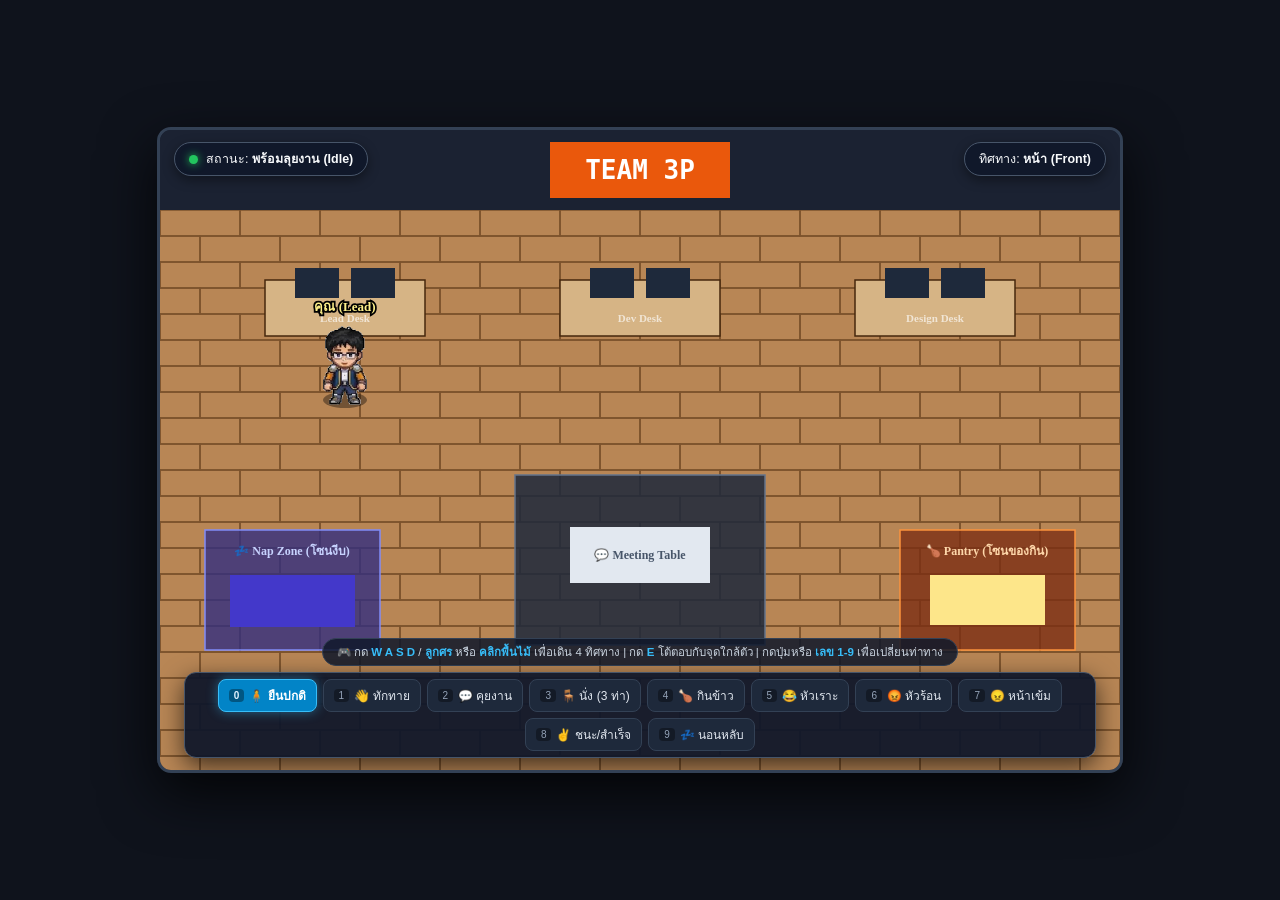
==== gemini-code-1794981636059.html @ c5ca035f "first commit" ====
<!DOCTYPE html>
<html lang="th">
<head>
  <meta charset="UTF-8" />
  <meta name="viewport" content="width=device-width, initial-scale=1.0" />
  <title>TEAM 3P - Virtual Office (Full Sprite Pack)</title>
  <style>
    * { box-sizing: border-box; margin: 0; padding: 0; font-family: 'Tahoma', 'Segoe UI', sans-serif; }
    body {
      background: #0f131c;
      color: #fff;
      display: flex;
      flex-direction: column;
      align-items: center;
      justify-content: center;
      min-height: 100vh;
      overflow: hidden;
      user-select: none;
      gap: 10px;
    }
    .office-frame {
      position: relative;
      background: #1a2030;
      border: 3px solid #334155;
      border-radius: 14px;
      box-shadow: 0 20px 55px rgba(0,0,0,0.8);
      overflow: hidden;
    }
    canvas { display: block; cursor: pointer; image-rendering: pixelated; }

    /* Top HUD */
    .top-hud {
      position: absolute;
      top: 12px;
      left: 14px;
      right: 14px;
      display: flex;
      justify-content: space-between;
      align-items: center;
      pointer-events: none;
    }
    .status-badge {
      background: rgba(15, 23, 42, 0.88);
      border: 1.5px solid #475569;
      border-radius: 999px;
      padding: 6px 14px;
      font-size: 12.5px;
      color: #f8fafc;
      display: flex;
      align-items: center;
      gap: 8px;
      box-shadow: 0 4px 12px rgba(0,0,0,0.4);
    }
    .status-dot {
      width: 9px;
      height: 9px;
      border-radius: 50%;
      background: #22c55e;
      box-shadow: 0 0 8px #22c55e;
    }

    /* Bottom Action & Emote Bar */
    .hud-bottom {
      position: absolute;
      bottom: 12px;
      left: 50%;
      transform: translateX(-50%);
      display: flex;
      flex-direction: column;
      align-items: center;
      gap: 6px;
      width: 95%;
      max-width: 920px;
    }
    .emote-bar {
      background: rgba(15, 23, 42, 0.94);
      border: 1.5px solid #475569;
      border-radius: 12px;
      padding: 6px 10px;
      display: flex;
      flex-wrap: wrap;
      justify-content: center;
      gap: 6px;
      box-shadow: 0 8px 25px rgba(0,0,0,0.65);
    }
    .emote-btn {
      background: #1e293b;
      border: 1px solid #334155;
      color: #e2e8f0;
      padding: 6px 10px;
      border-radius: 8px;
      font-size: 12px;
      cursor: pointer;
      display: flex;
      align-items: center;
      gap: 5px;
      transition: all 0.15s ease;
    }
    .emote-btn:hover {
      background: #334155;
      border-color: #64748b;
      transform: translateY(-2px);
    }
    .emote-btn.active {
      background: #0284c7;
      border-color: #38bdf8;
      color: #fff;
      font-weight: bold;
      box-shadow: 0 0 12px rgba(56, 189, 248, 0.45);
    }
    .emote-btn kbd {
      background: rgba(0,0,0,0.35);
      padding: 1px 5px;
      border-radius: 4px;
      font-size: 10px;
      color: #94a3b8;
    }
    .emote-btn.active kbd {
      color: #e0f2fe;
    }
    .guide-text {
      background: rgba(15, 23, 42, 0.85);
      border: 1px solid #334155;
      border-radius: 999px;
      padding: 4px 14px;
      font-size: 11.5px;
      color: #cbd5e1;
    }
    .guide-text b { color: #38bdf8; }
  </style>
</head>
<body>

<div class="office-frame">
  <canvas id="officeCanvas" width="960" height="640"></canvas>

  <div class="top-hud">
    <div class="status-badge">
      <span class="status-dot" id="statusDot"></span>
      <span>สถานะ: <b id="statusText">กำลังโหลดชุดภาพ...</b></span>
    </div>
    <div class="status-badge">
      <span>ทิศทาง: <b id="facingText">หน้า (Front)</b></span>
    </div>
  </div>

  <div class="hud-bottom">
    <div class="guide-text" id="zoneHint">
      🎮 กด <b>W A S D</b> / <b>ลูกศร</b> หรือ <b>คลิกพื้นไม้</b> เพื่อเดิน 4 ทิศทาง | กด <b>E</b> โต้ตอบกับจุดใกล้ตัว | กดปุ่มด้านล่างหรือ <b>เลข 1-9</b> เพื่อเปลี่ยนท่าทาง
    </div>
    <div class="emote-bar" id="emoteBar">
      <button class="emote-btn active" data-action="idle"><kbd>0</kbd> 🧍 ยืนปกติ</button>
      <button class="emote-btn" data-action="wave"><kbd>1</kbd> 👋 ทักทาย</button>
      <button class="emote-btn" data-action="talk"><kbd>2</kbd> 💬 คุยงาน</button>
      <button class="emote-btn" data-action="sit"><kbd>3</kbd> 🪑 นั่ง (3 ท่า)</button>
      <button class="emote-btn" data-action="eat"><kbd>4</kbd> 🍗 กินข้าว</button>
      <button class="emote-btn" data-action="laugh"><kbd>5</kbd> 😂 หัวเราะ</button>
      <button class="emote-btn" data-action="angry"><kbd>6</kbd> 😡 หัวร้อน</button>
      <button class="emote-btn" data-action="focus"><kbd>7</kbd> 😠 หน้าเข้ม</button>
      <button class="emote-btn" data-action="victory"><kbd>8</kbd> ✌️ ชนะ/สำเร็จ</button>
      <button class="emote-btn" data-action="sleep"><kbd>9</kbd> 💤 นอนหลับ</button>
    </div>
  </div>
</div>

<script>
const canvas = document.getElementById('officeCanvas');
const ctx = canvas.getContext('2d');

// 1. โหลด Sprite Sheet ทั้ง 2 แผ่นที่ลบพื้นหลังโปร่งใสแล้ว
const sheet1 = new Image();
const sheet2 = new Image();
let loadedSheets = 0;

function onSheetLoad() {
  loadedSheets++;
  if (loadedSheets === 2) {
    document.getElementById('statusText').textContent = 'พร้อมลุยงาน (Idle)';
  }
}
sheet1.onload = onSheetLoad;
sheet2.onload = onSheetLoad;
sheet1.src = 'my_sprite1.png';
sheet2.src = 'my_sprite2.png';

// อัตราส่วนภาพเพื่อให้ตัวละครจากทั้ง 2 แผ่นมีขนาดเท่ากันเป๊ะ
const SCALE_S1 = 0.64;
const SCALE_S2 = 0.64 / 2.34375;

// พิกัดเฟรมทั้งหมดจาก my_sprite1.png (s: 1) และ my_sprite2.png (s: 2)
const ANIMATIONS = {
  // ท่ายืนนิ่ง 4 ทิศทาง (ล็อกเฟรมค้างตามทิศที่หัน ไม่ส่ายหน้าไปมา)
  idle_down: {
    s: 1, fps: 0,
    frames: [
      { x: 36, y: 36, w: 69, h: 123 }
    ]
  },
  idle_up: {
    s: 1, fps: 0,
    frames: [
      { x: 643, y: 36, w: 70, h: 123 }
    ]
  },
  idle_left: {
    s: 1, fps: 0,
    frames: [
      { x: 653, y: 333, w: 64, h: 125 }
    ]
  },
  idle_right: {
    s: 1, fps: 0,
    frames: [
      { x: 36, y: 333, w: 63, h: 125 }
    ]
  },

  // ท่าเดิน 4 ทิศทาง
  walk_right: {
    s: 2, fps: 8,
    frames: [
      { x: 77, y: 82, w: 164, h: 287 },
      { x: 364, y: 82, w: 154, h: 287 },
      { x: 634, y: 82, w: 166, h: 284 },
      { x: 920, y: 82, w: 143, h: 287 }
    ]
  },
  walk_left: {
    s: 2, fps: 8, flipX: true,
    frames: [
      { x: 77, y: 82, w: 164, h: 287 },
      { x: 364, y: 82, w: 154, h: 287 },
      { x: 634, y: 82, w: 166, h: 284 },
      { x: 920, y: 82, w: 143, h: 287 }
    ]
  },
  walk_down: {
    s: 1, fps: 6, bob: true,
    frames: [
      { x: 36, y: 36, w: 69, h: 123 },
      { x: 160, y: 36, w: 70, h: 123 }
    ]
  },
  walk_up: {
    s: 1, fps: 6, bob: true,
    frames: [
      { x: 643, y: 36, w: 70, h: 123 },
      { x: 776, y: 36, w: 69, h: 122 }
    ]
  },

  // ท่าแสดงอารมณ์และกิจกรรมพิเศษ (จากแผ่นที่ 1 และ 2)
  focus: {
    s: 1, fps: 3, label: '😠 โหมดโฟกัส (Focus)',
    frames: [
      { x: 36, y: 474, w: 70, h: 127 },
      { x: 162, y: 474, w: 69, h: 127 },
      { x: 285, y: 474, w: 66, h: 127 },
      { x: 408, y: 474, w: 68, h: 127 }
    ]
  },
  sit: {
    s: 2, fps: 0, label: '🪑 นั่งพักผ่อน (Sit)',
    frames: [
      { x: 1462, y: 87, w: 240, h: 258 },
      { x: 1812, y: 87, w: 150, h: 267 },
      { x: 2106, y: 86, w: 174, h: 271 }
    ]
  },
  eat: {
    s: 2, fps: 2.2, label: '🍗 กำลังกินของอร่อย (Eat)',
    frames: [
      { x: 54, y: 773, w: 191, h: 269 },
      { x: 380, y: 773, w: 156, h: 269 },
      { x: 660, y: 774, w: 159, h: 268 }
    ]
  },
  talk: {
    s: 2, fps: 2.5, label: '💬 กำลังคุยงาน (Talk)',
    frames: [
      { x: 1532, y: 714, w: 268, h: 350, ox: 28 },
      { x: 1841, y: 714, w: 264, h: 350, ox: 26 },
      { x: 2103, y: 714, w: 267, h: 350, ox: 18 }
    ]
  },
  angry: {
    s: 2, fps: 3.5, label: '😡 หัวร้อน / บั๊กเพียบ! (Angry)',
    frames: [
      { x: 81, y: 1105, w: 207, h: 302 },
      { x: 371, y: 1105, w: 216, h: 302 },
      { x: 653, y: 1105, w: 222, h: 302 },
      { x: 909, y: 1053, w: 281, h: 354 }
    ]
  },
  laugh: {
    s: 2, fps: 4, label: '😂 หัวเราะอารมณ์ดี (Laugh)',
    frames: [
      { x: 27, y: 1455, w: 271, h: 324 },
      { x: 308, y: 1455, w: 298, h: 324 },
      { x: 649, y: 1455, w: 242, h: 324 },
      { x: 907, y: 1455, w: 300, h: 324 }
    ]
  },
  wave: {
    s: 2, fps: 3, bob: true, label: '👋 โบกมือทักทาย (Wave)',
    frames: [
      { x: 1490, y: 1476, w: 199, h: 302 }
    ]
  },
  sleep: {
    s: 2, fps: 2, label: '💤 งีบหลับเติมพลัง (Sleep)',
    frames: [
      { x: 1813, y: 1467, w: 244, h: 310 }
    ]
  },
  victory: {
    s: 2, fps: 4, bob: true, label: '✌️ ปิดจ๊อบสำเร็จ! (Victory)',
    frames: [
      { x: 2117, y: 1472, w: 241, h: 306 }
    ]
  }
};

// โซนกิจกรรมในออฟฟิศ
const ZONES = [
  { name: 'โต๊ะทำงาน Lead', x: 105, y: 150, w: 160, h: 90, action: 'sit', hint: 'กด [E] เพื่อนั่งทำงานที่โต๊ะ Lead' },
  { name: 'โต๊ะทำงาน Dev',  x: 400, y: 150, w: 160, h: 90, action: 'focus', hint: 'กด [E] เพื่อเข้าโหมดโฟกัสเขียนโค้ด' },
  { name: 'โต๊ะทำงาน Design', x: 695, y: 150, w: 160, h: 90, action: 'victory', hint: 'กด [E] เพื่อฉลองงานเสร็จ' },
  { name: 'ห้องประชุมกลาง', x: 355, y: 345, w: 250, h: 170, action: 'talk', hint: 'กด [E] เพื่อเริ่มคุยประชุมงาน' },
  { name: 'มุมพักผ่อน (Nap Zone)', x: 45, y: 400, w: 175, h: 120, action: 'sleep', hint: 'กด [E] เพื่อนอนงีบพักสายตา' },
  { name: 'มุมขนม & กาแฟ (Pantry)', x: 740, y: 400, w: 175, h: 120, action: 'eat', hint: 'กด [E] เพื่อพักกินไก่ทอด/ผลไม้/ดื่มน้ำ' }
];

const me = {
  name: 'คุณ (Lead)',
  x: 185, y: 265,
  targetX: 185, targetY: 265,
  facing: 'down', // 'down' | 'up' | 'left' | 'right'
  isMoving: false,
  action: 'idle', // 'idle' | 'wave' | 'talk' | 'sit' | 'eat' | 'laugh' | 'angry' | 'focus' | 'victory' | 'sleep'
  sitVariant: 0,
  lastActiveTime: performance.now()
};

function setAction(newAction) {
  if (newAction === 'sit' && me.action === 'sit') {
    me.sitVariant = (me.sitVariant + 1) % 3;
  }
  me.action = newAction;
  me.lastActiveTime = performance.now();

  // อัปเดตปุ่มที่เลือก
  document.querySelectorAll('.emote-btn').forEach(btn => {
    btn.classList.toggle('active', btn.dataset.action === newAction);
  });

  // อัปเดตข้อความสถานะด้านบน
  const statusEl = document.getElementById('statusText');
  const dotEl = document.getElementById('statusDot');
  if (newAction === 'idle') {
    statusEl.textContent = me.isMoving ? 'กำลังเดิน...' : 'พร้อมลุยงาน (Idle)';
    dotEl.style.background = '#22c55e';
    dotEl.style.boxShadow = '0 0 8px #22c55e';
  } else {
    const anim = ANIMATIONS[newAction];
    statusEl.textContent = anim && anim.label ? anim.label : newAction;
    dotEl.style.background = newAction === 'angry' ? '#ef4444' : (newAction === 'sleep' ? '#a855f7' : '#38bdf8');
    dotEl.style.boxShadow = `0 0 8px ${dotEl.style.background}`;
  }
}

// ปุ่มกดเลือกท่าทางด้านล่าง
document.querySelectorAll('.emote-btn').forEach(btn => {
  btn.addEventListener('click', () => {
    me.targetX = me.x;
    me.targetY = me.y;
    me.isMoving = false;
    setAction(btn.dataset.action);
  });
});

const keys = {};
const SHORTCUT_MAP = {
  '0': 'idle',
  '1': 'wave',
  '2': 'talk',
  '3': 'sit',
  '4': 'eat',
  '5': 'laugh',
  '6': 'angry',
  '7': 'focus',
  '8': 'victory',
  '9': 'sleep'
};

window.addEventListener('keydown', e => {
  const k = e.key.toLowerCase();
  keys[k] = true;
  me.lastActiveTime = performance.now();

  if (SHORTCUT_MAP[k]) {
    me.targetX = me.x;
    me.targetY = me.y;
    me.isMoving = false;
    setAction(SHORTCUT_MAP[k]);
  } else if (k === 'e') {
    const z = getCurrentZone();
    if (z) {
      me.targetX = me.x;
      me.targetY = me.y;
      me.isMoving = false;
      setAction(z.action);
    }
  }
});

window.addEventListener('keyup', e => {
  keys[e.key.toLowerCase()] = false;
});

canvas.addEventListener('click', e => {
  const rect = canvas.getBoundingClientRect();
  const cx = e.clientX - rect.left;
  const cy = e.clientY - rect.top;
  if (cy > 95 && cy < 575) {
    me.targetX = cx;
    me.targetY = cy;
    me.lastActiveTime = performance.now();
    if (me.action !== 'idle') setAction('idle');
  }
});

function getCurrentZone() {
  return ZONES.find(z => me.x >= z.x && me.x <= z.x + z.w && me.y >= z.y && me.y <= z.y + z.h);
}

// 2. วาดฉากออฟฟิศ
function drawOffice() {
  // พื้นไม้
  ctx.fillStyle = '#b88655';
  ctx.fillRect(0, 80, canvas.width, canvas.height - 80);
  ctx.strokeStyle = '#7c532c';
  ctx.lineWidth = 1.5;
  for (let row = 0; row < 22; row++) {
    const y = 80 + row * 26;
    const offset = (row % 2) * 40;
    for (let col = -1; col < 14; col++) {
      ctx.strokeRect(col * 80 + offset, y, 80, 26);
    }
  }

  // ผนัง & ป้าย TEAM 3P
  ctx.fillStyle = '#1b2232';
  ctx.fillRect(0, 0, canvas.width, 80);
  ctx.fillStyle = '#ea580c';
  ctx.fillRect(390, 12, 180, 56);
  ctx.fillStyle = '#fff';
  ctx.font = 'bold 26px monospace';
  ctx.textAlign = 'center';
  ctx.fillText('TEAM 3P', 480, 49);

  // โต๊ะทำงาน 3 ตัว
  const deskNames = ['Lead Desk', 'Dev Desk', 'Design Desk'];
  [105, 400, 695].forEach((dx, idx) => {
    ctx.fillStyle = '#d6b485';
    ctx.fillRect(dx, 150, 160, 56);
    ctx.strokeStyle = '#45270c';
    ctx.strokeRect(dx, 150, 160, 56);
    ctx.fillStyle = '#1e293b';
    ctx.fillRect(dx + 30, 138, 44, 30);
    ctx.fillRect(dx + 86, 138, 44, 30);
    ctx.fillStyle = 'rgba(255,255,255,0.65)';
    ctx.font = 'bold 11px Tahoma';
    ctx.fillText(deskNames[idx], dx + 80, 192);
  });

  // โซนพักผ่อนซ้ายล่าง (Nap Zone)
  ctx.fillStyle = 'rgba(49, 46, 129, 0.78)';
  ctx.fillRect(45, 400, 175, 120);
  ctx.strokeStyle = '#818cf8';
  ctx.strokeRect(45, 400, 175, 120);
  ctx.fillStyle = '#c7d2fe';
  ctx.font = 'bold 12px Tahoma';
  ctx.fillText('💤 Nap Zone (โซนงีบ)', 132, 425);
  ctx.fillStyle = '#4338ca';
  ctx.fillRect(70, 445, 125, 52);

  // โซนประชุมกลาง
  ctx.fillStyle = 'rgba(30, 41, 59, 0.85)';
  ctx.fillRect(355, 345, 250, 170);
  ctx.strokeStyle = '#64748b';
  ctx.strokeRect(355, 345, 250, 170);
  ctx.fillStyle = '#e2e8f0';
  ctx.fillRect(410, 397, 140, 56);
  ctx.fillStyle = '#475569';
  ctx.font = 'bold 12px Tahoma';
  ctx.fillText('💬 Meeting Table', 480, 429);

  // โซนขนมและเครื่องดื่มขวาล่าง (Pantry Zone)
  ctx.fillStyle = 'rgba(124, 45, 18, 0.78)';
  ctx.fillRect(740, 400, 175, 120);
  ctx.strokeStyle = '#fb923c';
  ctx.strokeRect(740, 400, 175, 120);
  ctx.fillStyle = '#fed7aa';
  ctx.font = 'bold 12px Tahoma';
  ctx.fillText('🍗 Pantry (โซนของกิน)', 827, 425);
  ctx.fillStyle = '#fde68a';
  ctx.fillRect(770, 445, 115, 50);

  // ไฮไลต์โซนเมื่อเดินเข้าไปใกล้
  const activeZone = getCurrentZone();
  if (activeZone) {
    ctx.save();
    ctx.strokeStyle = '#38bdf8';
    ctx.lineWidth = 2.5;
    ctx.setLineDash([6, 4]);
    ctx.strokeRect(activeZone.x - 4, activeZone.y - 4, activeZone.w + 8, activeZone.h + 8);
    ctx.restore();
  }
}

// 3. วาดตัวละครของคุณจาก Sprite Sheet
function drawPlayer(time) {
  let animKey = 'idle_down';
  if (me.isMoving) {
    animKey = 'walk_' + me.facing;
  } else if (me.action !== 'idle') {
    animKey = me.action;
  } else {
    animKey = 'idle_' + me.facing;
  }

  const anim = ANIMATIONS[animKey] || ANIMATIONS.idle_down;
  const sheet = anim.s === 1 ? sheet1 : sheet2;
  const scale = anim.s === 1 ? SCALE_S1 : SCALE_S2;

  let frameIdx = 0;
  if (animKey === 'sit') {
    frameIdx = me.sitVariant % anim.frames.length;
  } else if (anim.fps > 0 && anim.frames.length > 1) {
    frameIdx = Math.floor((time / 1000) * anim.fps) % anim.frames.length;
  }
  const frame = anim.frames[frameIdx] || anim.frames[0];

  ctx.save();
  ctx.translate(me.x, me.y);

  // เงาใต้เท้า
  ctx.fillStyle = 'rgba(0, 0, 0, 0.38)';
  ctx.beginPath();
  ctx.ellipse(0, 5, me.action === 'sleep' ? 32 : 22, 8, 0, 0, Math.PI * 2);
  ctx.fill();

  if (sheet && sheet.complete && sheet.naturalWidth > 0) {
    const drawW = frame.w * scale;
    const drawH = frame.h * scale;
    const bobOffset = anim.bob ? Math.sin(time / 95) * 2.5 : 0;
    const ox = (frame.ox || 0) * scale;

    ctx.save();
    if (anim.flipX) {
      ctx.scale(-1, 1);
    }
    ctx.drawImage(
      sheet,
      frame.x, frame.y, frame.w, frame.h,
      -drawW / 2 + ox, -drawH + 10 + bobOffset, drawW, drawH
    );
    ctx.restore();
  }
  ctx.restore();

  // ป้ายชื่อเหนือหัว
  ctx.save();
  ctx.font = 'bold 13px Tahoma';
  ctx.textAlign = 'center';
  ctx.strokeStyle = '#000';
  ctx.lineWidth = 3.5;
  const labelY = me.y - 84;
  ctx.strokeText(me.name, me.x, labelY);
  ctx.fillStyle = '#fef08a';
  ctx.fillText(me.name, me.x, labelY);
  ctx.restore();
}

// 4. ระบบคำนวณการเดิน 4 ทิศทาง & โซนอัตโนมัติ
const FACING_LABELS = {
  down: 'หน้า (Front)',
  up: 'หลัง (Back)',
  left: 'ซ้าย (Left)',
  right: 'ขวา (Right)'
};

function update(time) {
  const speed = 3.3;
  let dxKey = 0, dyKey = 0;

  if (keys['w'] || keys['arrowup'])    dyKey -= 1;
  if (keys['s'] || keys['arrowdown'])  dyKey += 1;
  if (keys['a'] || keys['arrowleft'])  dxKey -= 1;
  if (keys['d'] || keys['arrowright']) dxKey += 1;

  if (dxKey !== 0 || dyKey !== 0) {
    const len = Math.hypot(dxKey, dyKey);
    me.x += (dxKey / len) * speed;
    me.y += (dyKey / len) * speed;
    me.targetX = me.x;
    me.targetY = me.y;
    me.isMoving = true;

    if (Math.abs(dxKey) >= Math.abs(dyKey)) {
      me.facing = dxKey > 0 ? 'right' : 'left';
    } else {
      me.facing = dyKey > 0 ? 'down' : 'up';
    }

    if (me.action !== 'idle') setAction('idle');
    document.getElementById('statusText').textContent = 'กำลังเดิน...';
  } else {
    const dx = me.targetX - me.x;
    const dy = me.targetY - me.y;
    const dist = Math.hypot(dx, dy);

    if (dist > 3) {
      me.x += (dx / dist) * speed;
      me.y += (dy / dist) * speed;
      if (Math.abs(dx) >= Math.abs(dy)) {
        me.facing = dx > 0 ? 'right' : 'left';
      } else {
        me.facing = dy > 0 ? 'down' : 'up';
      }
      me.isMoving = true;
    } else {
      if (me.isMoving && me.action === 'idle') {
        document.getElementById('statusText').textContent = 'พร้อมลุยงาน (Idle)';
      }
      me.isMoving = false;
    }
  }

  // ระบบ Auto-AFK: ถ้ายืนนิ่งเกิน 25 วินาที ให้ตัวละครงีบหลับอัตโนมัติ
  if (!me.isMoving && me.action === 'idle' && time - me.lastActiveTime > 25000) {
    setAction('sleep');
  }

  me.x = Math.max(40, Math.min(canvas.width - 40, me.x));
  me.y = Math.max(120, Math.min(565, me.y));

  document.getElementById('facingText').textContent = FACING_LABELS[me.facing] || me.facing;

  const currentZone = getCurrentZone();
  const hintEl = document.getElementById('zoneHint');
  if (currentZone) {
    hintEl.innerHTML = `📍 คุณอยู่ในโซน <b>${currentZone.name}</b> — <b>${currentZone.hint}</b> หรือกดปุ่มท่าทางด้านล่าง`;
  } else {
    hintEl.innerHTML = `🎮 กด <b>W A S D</b> / <b>ลูกศร</b> หรือ <b>คลิกพื้นไม้</b> เพื่อเดิน 4 ทิศทาง | กด <b>E</b> โต้ตอบกับจุดใกล้ตัว | กดปุ่มหรือ <b>เลข 1-9</b> เพื่อเปลี่ยนท่าทาง`;
  }
}

function loop(time) {
  update(time);
  ctx.clearRect(0, 0, canvas.width, canvas.height);
  drawOffice();
  drawPlayer(time);
  requestAnimationFrame(loop);
}

requestAnimationFrame(loop);
</script>
</body>
</html>
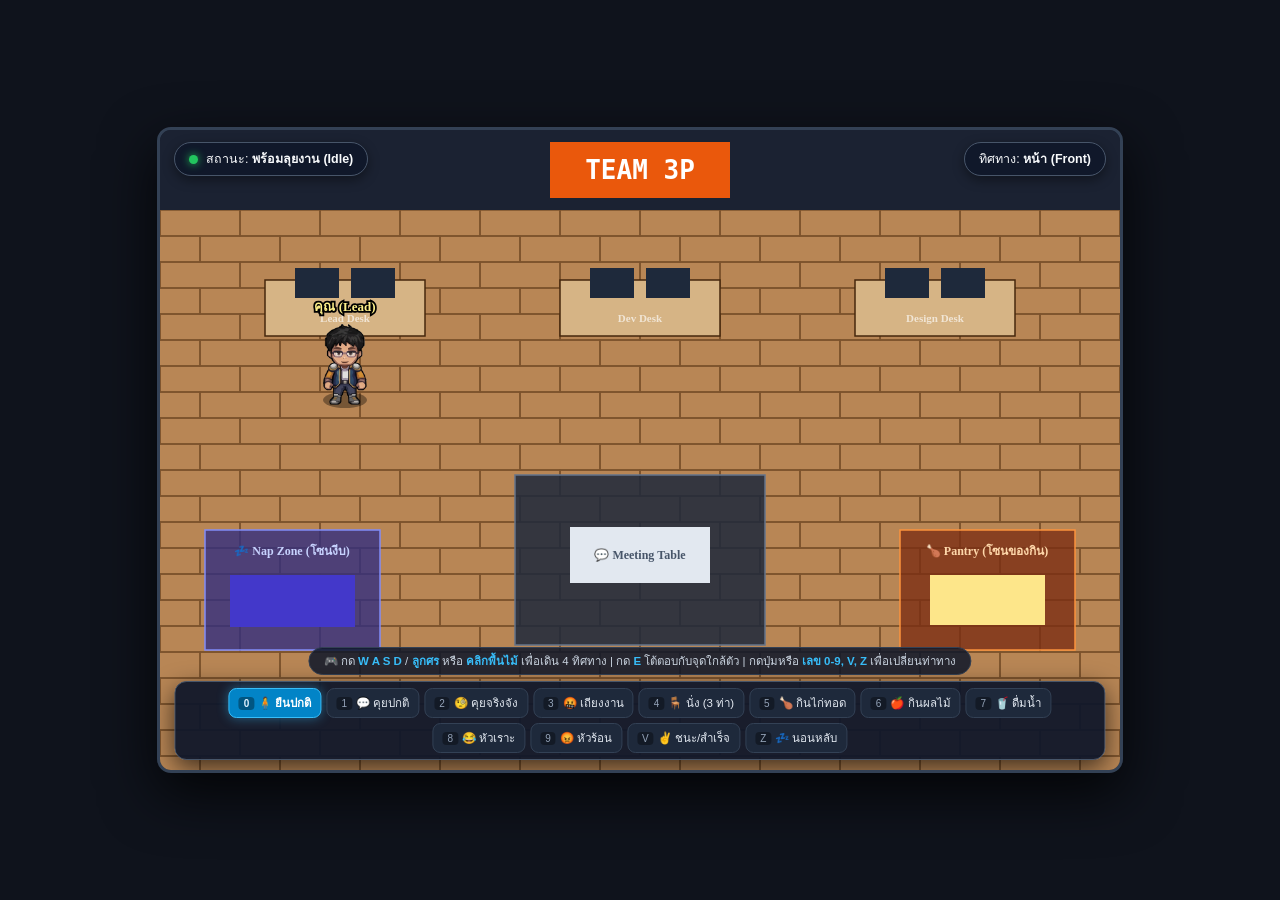
==== commit 4e6a031b: "01" ====
--- a/gemini-code-1794981636059.html
+++ b/gemini-code-1794981636059.html
@@ -3,7 +3,7 @@
 <head>
   <meta charset="UTF-8" />
   <meta name="viewport" content="width=device-width, initial-scale=1.0" />
-  <title>TEAM 3P - Virtual Office (Full Sprite Pack)</title>
+  <title>TEAM 3P - Virtual Office (Full 14-Sheet Smooth Sprite Pack)</title>
   <style>
     * { box-sizing: border-box; margin: 0; padding: 0; font-family: 'Tahoma', 'Segoe UI', sans-serif; }
     body {
@@ -26,7 +26,7 @@
       box-shadow: 0 20px 55px rgba(0,0,0,0.8);
       overflow: hidden;
     }
-    canvas { display: block; cursor: pointer; image-rendering: pixelated; }
+    canvas { display: block; cursor: pointer; }
 
     /* Top HUD */
     .top-hud {
@@ -62,38 +62,38 @@
     /* Bottom Action & Emote Bar */
     .hud-bottom {
       position: absolute;
-      bottom: 12px;
+      bottom: 10px;
       left: 50%;
       transform: translateX(-50%);
       display: flex;
       flex-direction: column;
       align-items: center;
       gap: 6px;
-      width: 95%;
-      max-width: 920px;
+      width: 97%;
+      max-width: 940px;
     }
     .emote-bar {
       background: rgba(15, 23, 42, 0.94);
       border: 1.5px solid #475569;
       border-radius: 12px;
-      padding: 6px 10px;
+      padding: 6px 8px;
       display: flex;
       flex-wrap: wrap;
       justify-content: center;
-      gap: 6px;
+      gap: 5px;
       box-shadow: 0 8px 25px rgba(0,0,0,0.65);
     }
     .emote-btn {
       background: #1e293b;
       border: 1px solid #334155;
       color: #e2e8f0;
-      padding: 6px 10px;
+      padding: 5px 9px;
       border-radius: 8px;
-      font-size: 12px;
+      font-size: 11.5px;
       cursor: pointer;
       display: flex;
       align-items: center;
-      gap: 5px;
+      gap: 4px;
       transition: all 0.15s ease;
     }
     .emote-btn:hover {
@@ -137,7 +137,7 @@
   <div class="top-hud">
     <div class="status-badge">
       <span class="status-dot" id="statusDot"></span>
-      <span>สถานะ: <b id="statusText">กำลังโหลดชุดภาพ...</b></span>
+      <span>สถานะ: <b id="statusText">กำลังโหลดชุดภาพ (0/14)...</b></span>
     </div>
     <div class="status-badge">
       <span>ทิศทาง: <b id="facingText">หน้า (Front)</b></span>
@@ -146,19 +146,21 @@
 
   <div class="hud-bottom">
     <div class="guide-text" id="zoneHint">
-      🎮 กด <b>W A S D</b> / <b>ลูกศร</b> หรือ <b>คลิกพื้นไม้</b> เพื่อเดิน 4 ทิศทาง | กด <b>E</b> โต้ตอบกับจุดใกล้ตัว | กดปุ่มด้านล่างหรือ <b>เลข 1-9</b> เพื่อเปลี่ยนท่าทาง
+      🎮 กด <b>W A S D</b> / <b>ลูกศร</b> หรือ <b>คลิกพื้นไม้</b> เพื่อเดิน 4 ทิศทาง | กด <b>E</b> โต้ตอบกับจุดใกล้ตัว | กดปุ่มด้านล่างหรือ <b>เลข 0-9</b> เพื่อเปลี่ยนท่าทาง
     </div>
     <div class="emote-bar" id="emoteBar">
       <button class="emote-btn active" data-action="idle"><kbd>0</kbd> 🧍 ยืนปกติ</button>
-      <button class="emote-btn" data-action="wave"><kbd>1</kbd> 👋 ทักทาย</button>
-      <button class="emote-btn" data-action="talk"><kbd>2</kbd> 💬 คุยงาน</button>
-      <button class="emote-btn" data-action="sit"><kbd>3</kbd> 🪑 นั่ง (3 ท่า)</button>
-      <button class="emote-btn" data-action="eat"><kbd>4</kbd> 🍗 กินข้าว</button>
-      <button class="emote-btn" data-action="laugh"><kbd>5</kbd> 😂 หัวเราะ</button>
-      <button class="emote-btn" data-action="angry"><kbd>6</kbd> 😡 หัวร้อน</button>
-      <button class="emote-btn" data-action="focus"><kbd>7</kbd> 😠 หน้าเข้ม</button>
-      <button class="emote-btn" data-action="victory"><kbd>8</kbd> ✌️ ชนะ/สำเร็จ</button>
-      <button class="emote-btn" data-action="sleep"><kbd>9</kbd> 💤 นอนหลับ</button>
+      <button class="emote-btn" data-action="normal_talk"><kbd>1</kbd> 💬 คุยปกติ</button>
+      <button class="emote-btn" data-action="serious_talk"><kbd>2</kbd> 🧐 คุยจริงจัง</button>
+      <button class="emote-btn" data-action="angry_talk"><kbd>3</kbd> 🤬 เถียงงาน</button>
+      <button class="emote-btn" data-action="sit"><kbd>4</kbd> 🪑 นั่ง (3 ท่า)</button>
+      <button class="emote-btn" data-action="eat_chicken"><kbd>5</kbd> 🍗 กินไก่ทอด</button>
+      <button class="emote-btn" data-action="eat_fruit"><kbd>6</kbd> 🍎 กินผลไม้</button>
+      <button class="emote-btn" data-action="drink_water"><kbd>7</kbd> 🥤 ดื่มน้ำ</button>
+      <button class="emote-btn" data-action="laugh"><kbd>8</kbd> 😂 หัวเราะ</button>
+      <button class="emote-btn" data-action="angry"><kbd>9</kbd> 😡 หัวร้อน</button>
+      <button class="emote-btn" data-action="victory"><kbd>V</kbd> ✌️ ชนะ/สำเร็จ</button>
+      <button class="emote-btn" data-action="sleep"><kbd>Z</kbd> 💤 นอนหลับ</button>
     </div>
   </div>
 </div>
@@ -167,156 +169,244 @@
 const canvas = document.getElementById('officeCanvas');
 const ctx = canvas.getContext('2d');
 
-// 1. โหลด Sprite Sheet ทั้ง 2 แผ่นที่ลบพื้นหลังโปร่งใสแล้ว
-const sheet1 = new Image();
-const sheet2 = new Image();
-let loadedSheets = 0;
-
-function onSheetLoad() {
-  loadedSheets++;
-  if (loadedSheets === 2) {
-    document.getElementById('statusText').textContent = 'พร้อมลุยงาน (Idle)';
+// 1. โหลด Sprite Sheet ทั้ง 14 แผ่น (ไฟล์ .png ที่ลบพื้นหลังและเงาพื้นออกเรียบร้อยแล้ว)
+const SHEET_FILES = {
+  walk_front:      'walk_front.png',
+  walk_back:       'walk_back.png',
+  walk_right_life: 'walk_right_life.png',
+  sit:             'sit.png',
+  sleep:           'sleep.png',
+  victory:         'victory.png',
+  angry:           'angry.png',
+  laugh:           'laugh.png',
+  eat_chicken:     'eat_chicken.png',
+  drink_water:     'drink_water.png',
+  eat_fruit:       'eat_fruit.png',
+  angry_talk:      'angry_talk.png',
+  serious_talk:    'serious_talk.png',
+  normal_talk:     'normal_talk.png'
+};
+
+const SHEETS = {};
+const totalSheets = Object.keys(SHEET_FILES).length;
+let loadedCount = 0;
+
+function updateLoadStatus() {
+  loadedCount = Object.values(SHEETS).filter(img => img.complete && img.naturalWidth > 0).length;
+  const statusEl = document.getElementById('statusText');
+  if (loadedCount >= totalSheets) {
+    if (me.action === 'idle' && !me.isMoving) {
+      statusEl.textContent = 'พร้อมลุยงาน (Idle)';
+    }
+  } else {
+    statusEl.textContent = `กำลังโหลดชุดภาพ (${loadedCount}/${totalSheets})...`;
   }
 }
-sheet1.onload = onSheetLoad;
-sheet2.onload = onSheetLoad;
-sheet1.src = 'my_sprite1.png';
-sheet2.src = 'my_sprite2.png';
-
-// อัตราส่วนภาพเพื่อให้ตัวละครจากทั้ง 2 แผ่นมีขนาดเท่ากันเป๊ะ
-const SCALE_S1 = 0.64;
-const SCALE_S2 = 0.64 / 2.34375;
-
-// พิกัดเฟรมทั้งหมดจาก my_sprite1.png (s: 1) และ my_sprite2.png (s: 2)
+
+Object.entries(SHEET_FILES).forEach(([key, src]) => {
+  const img = new Image();
+  img.onload = updateLoadStatus;
+  img.onerror = updateLoadStatus;
+  img.src = src;
+  SHEETS[key] = img;
+});
+
+// พิกัดเฟรมและอัตราส่วนภาพของทั้ง 14 แผ่น (พร้อมค่า ox ล็อกจุดศูนย์กลางลำตัวไม่ให้ส่ายเวลามีกล่องข้อความ)
 const ANIMATIONS = {
-  // ท่ายืนนิ่ง 4 ทิศทาง (ล็อกเฟรมค้างตามทิศที่หัน ไม่ส่ายหน้าไปมา)
+  // ท่ายืนนิ่ง 4 ทิศทาง (ใช้เฟรมแรกของแต่ละทิศ)
   idle_down: {
-    s: 1, fps: 0,
-    frames: [
-      { x: 36, y: 36, w: 69, h: 123 }
-    ]
+    sheet: 'walk_front', scale: 0.315, fps: 0,
+    frames: [{ x: 33, y: 115, w: 137, h: 256 }]
   },
   idle_up: {
-    s: 1, fps: 0,
-    frames: [
-      { x: 643, y: 36, w: 70, h: 123 }
-    ]
+    sheet: 'walk_back', scale: 0.301, fps: 0,
+    frames: [{ x: 35, y: 97, w: 129, h: 272 }]
+  },
+  idle_right: {
+    sheet: 'walk_right_life', scale: 0.192, fps: 0,
+    frames: [{ x: 35, y: 140, w: 183, h: 428 }]
   },
   idle_left: {
-    s: 1, fps: 0,
-    frames: [
-      { x: 653, y: 333, w: 64, h: 125 }
-    ]
-  },
-  idle_right: {
-    s: 1, fps: 0,
-    frames: [
-      { x: 36, y: 333, w: 63, h: 125 }
-    ]
-  },
-
-  // ท่าเดิน 4 ทิศทาง
+    sheet: 'walk_right_life', scale: 0.192, fps: 0, flipX: true,
+    frames: [{ x: 35, y: 140, w: 183, h: 428 }]
+  },
+
+  // ท่าเดิน 4 ทิศทาง (6 เฟรมต่อเนื่อง สมูทครบทุกจังหวะก้าวขา)
+  walk_down: {
+    sheet: 'walk_front', scale: 0.315, fps: 10,
+    frames: [
+      { x: 198, y: 114, w: 127, h: 265, ox: 4 },
+      { x: 350, y: 105, w: 152, h: 272, ox: 17 },
+      { x: 528, y: 118, w: 143, h: 261, ox: 4 },
+      { x: 703, y: 112, w: 137, h: 270 },
+      { x: 864, y: 106, w: 148, h: 272, ox: 14 },
+      { x: 1031, y: 116, w: 137, h: 261 }
+    ]
+  },
+  walk_up: {
+    sheet: 'walk_back', scale: 0.301, fps: 10,
+    frames: [
+      { x: 184, y: 97, w: 129, h: 270 },
+      { x: 349, y: 92, w: 149, h: 280, ox: 7 },
+      { x: 531, y: 97, w: 139, h: 272 },
+      { x: 698, y: 97, w: 129, h: 273 },
+      { x: 858, y: 92, w: 150, h: 280, ox: -5 },
+      { x: 1037, y: 97, w: 129, h: 273 }
+    ]
+  },
   walk_right: {
-    s: 2, fps: 8,
-    frames: [
-      { x: 77, y: 82, w: 164, h: 287 },
-      { x: 364, y: 82, w: 154, h: 287 },
-      { x: 634, y: 82, w: 166, h: 284 },
-      { x: 920, y: 82, w: 143, h: 287 }
+    sheet: 'walk_right_life', scale: 0.192, fps: 11,
+    frames: [
+      { x: 236, y: 137, w: 214, h: 427, ox: -3 },
+      { x: 468, y: 140, w: 210, h: 434, ox: 4 },
+      { x: 690, y: 140, w: 184, h: 434 },
+      { x: 896, y: 140, w: 182, h: 429 },
+      { x: 1131, y: 140, w: 222, h: 426, ox: 7 },
+      { x: 1385, y: 140, w: 181, h: 420 },
+      { x: 1579, y: 140, w: 182, h: 429 }
     ]
   },
   walk_left: {
-    s: 2, fps: 8, flipX: true,
-    frames: [
-      { x: 77, y: 82, w: 164, h: 287 },
-      { x: 364, y: 82, w: 154, h: 287 },
-      { x: 634, y: 82, w: 166, h: 284 },
-      { x: 920, y: 82, w: 143, h: 287 }
-    ]
-  },
-  walk_down: {
-    s: 1, fps: 6, bob: true,
-    frames: [
-      { x: 36, y: 36, w: 69, h: 123 },
-      { x: 160, y: 36, w: 70, h: 123 }
-    ]
-  },
-  walk_up: {
-    s: 1, fps: 6, bob: true,
-    frames: [
-      { x: 643, y: 36, w: 70, h: 123 },
-      { x: 776, y: 36, w: 69, h: 122 }
-    ]
-  },
-
-  // ท่าแสดงอารมณ์และกิจกรรมพิเศษ (จากแผ่นที่ 1 และ 2)
-  focus: {
-    s: 1, fps: 3, label: '😠 โหมดโฟกัส (Focus)',
-    frames: [
-      { x: 36, y: 474, w: 70, h: 127 },
-      { x: 162, y: 474, w: 69, h: 127 },
-      { x: 285, y: 474, w: 66, h: 127 },
-      { x: 408, y: 474, w: 68, h: 127 }
-    ]
-  },
+    sheet: 'walk_right_life', scale: 0.192, fps: 11, flipX: true,
+    frames: [
+      { x: 236, y: 137, w: 214, h: 427, ox: -3 },
+      { x: 468, y: 140, w: 210, h: 434, ox: 4 },
+      { x: 690, y: 140, w: 184, h: 434 },
+      { x: 896, y: 140, w: 182, h: 429 },
+      { x: 1131, y: 140, w: 222, h: 426, ox: 7 },
+      { x: 1385, y: 140, w: 181, h: 420 },
+      { x: 1579, y: 140, w: 182, h: 429 }
+    ]
+  },
+
+  // ท่าพูดคุย 3 อารมณ์ (5 เฟรม)
+  normal_talk: {
+    sheet: 'normal_talk', scale: 0.199, fps: 3.2, label: '💬 กำลังคุยงานทั่วไป (Normal Talk)',
+    frames: [
+      { x: 134, y: 140, w: 313, h: 415, ox: 71 },
+      { x: 469, y: 141, w: 310, h: 414, ox: 63 },
+      { x: 800, y: 136, w: 309, h: 419, ox: 65 },
+      { x: 1149, y: 145, w: 200, h: 410 },
+      { x: 1479, y: 142, w: 281, h: 413, ox: 43 }
+    ]
+  },
+  serious_talk: {
+    sheet: 'serious_talk', scale: 0.177, fps: 3, label: '🧐 ประชุมเครียด/จริงจัง (Serious Talk)',
+    frames: [
+      { x: 69, y: 104, w: 350, h: 463, ox: 78 },
+      { x: 451, y: 104, w: 330, h: 464, ox: 52 },
+      { x: 780, y: 105, w: 328, h: 463, ox: 62 },
+      { x: 1130, y: 102, w: 323, h: 467, ox: 45 },
+      { x: 1455, y: 98, w: 312, h: 470, ox: 41 }
+    ]
+  },
+  angry_talk: {
+    sheet: 'angry_talk', scale: 0.180, fps: 3.8, label: '🤬 เถียงงานเดือด! (Angry Talk)',
+    frames: [
+      { x: 82, y: 98, w: 348, h: 455, ox: 80 },
+      { x: 438, y: 98, w: 312, h: 455, ox: 47 },
+      { x: 749, y: 92, w: 349, h: 461, ox: 20 },
+      { x: 1140, y: 90, w: 357, h: 463, ox: 83 },
+      { x: 1499, y: 98, w: 265, h: 455, ox: 14 }
+    ]
+  },
+
+  // ท่านั่งพัก 3 สไตล์
   sit: {
-    s: 2, fps: 0, label: '🪑 นั่งพักผ่อน (Sit)',
-    frames: [
-      { x: 1462, y: 87, w: 240, h: 258 },
-      { x: 1812, y: 87, w: 150, h: 267 },
-      { x: 2106, y: 86, w: 174, h: 271 }
-    ]
-  },
-  eat: {
-    s: 2, fps: 2.2, label: '🍗 กำลังกินของอร่อย (Eat)',
-    frames: [
-      { x: 54, y: 773, w: 191, h: 269 },
-      { x: 380, y: 773, w: 156, h: 269 },
-      { x: 660, y: 774, w: 159, h: 268 }
-    ]
-  },
-  talk: {
-    s: 2, fps: 2.5, label: '💬 กำลังคุยงาน (Talk)',
-    frames: [
-      { x: 1532, y: 714, w: 268, h: 350, ox: 28 },
-      { x: 1841, y: 714, w: 264, h: 350, ox: 26 },
-      { x: 2103, y: 714, w: 267, h: 350, ox: 18 }
+    sheet: 'sit', scale: 0.203, fps: 0, label: '🪑 นั่งพักผ่อน (Sit - กดซ้ำเพื่อเปลี่ยนท่านั่ง)',
+    frames: [
+      { x: 87, y: 97, w: 318, h: 349 },
+      { x: 513, y: 92, w: 216, h: 353, ox: -6 },
+      { x: 868, y: 80, w: 234, h: 370 }
+    ]
+  },
+
+  // ท่ากินและดื่ม (5 เฟรม)
+  eat_chicken: {
+    sheet: 'eat_chicken', scale: 0.165, fps: 3.2, label: '🍗 กำลังกินไก่ทอดกรอบๆ (Eat Chicken)',
+    frames: [
+      { x: 25, y: 124, w: 307, h: 436, ox: -22 },
+      { x: 382, y: 124, w: 303, h: 436, ox: -21 },
+      { x: 773, y: 132, w: 272, h: 428, ox: -6 },
+      { x: 1072, y: 124, w: 315, h: 436 },
+      { x: 1445, y: 124, w: 300, h: 436, ox: -18 }
+    ]
+  },
+  eat_fruit: {
+    sheet: 'eat_fruit', scale: 0.151, fps: 3.2, label: '🍎 กำลังกินผลไม้สดชื่น (Eat Fruit)',
+    frames: [
+      { x: 35, y: 95, w: 288, h: 477 },
+      { x: 410, y: 95, w: 281, h: 477 },
+      { x: 778, y: 95, w: 282, h: 477 },
+      { x: 1115, y: 95, w: 279, h: 477 },
+      { x: 1459, y: 95, w: 289, h: 477, ox: -3 }
+    ]
+  },
+  drink_water: {
+    sheet: 'drink_water', scale: 0.155, fps: 3.2, label: '🥤 กำลังดื่มน้ำเย็นๆ (Drink Water)',
+    frames: [
+      { x: 51, y: 101, w: 293, h: 464, ox: -5 },
+      { x: 423, y: 100, w: 278, h: 465, ox: 4 },
+      { x: 777, y: 98, w: 278, h: 467, ox: 3 },
+      { x: 1121, y: 101, w: 273, h: 464, ox: 3 },
+      { x: 1455, y: 100, w: 280, h: 465 }
+    ]
+  },
+
+  // ท่าแสดงอารมณ์ชุดใหญ่ 10 เฟรม
+  laugh: {
+    sheet: 'laugh', scale: 0.248, fps: 5, label: '😂 หัวเราะขำกลิ้ง! (Laugh 10 Frames)',
+    frames: [
+      { x: 25, y: 120, w: 196, h: 330, ox: -18 },
+      { x: 262, y: 120, w: 239, h: 326, ox: -13 },
+      { x: 504, y: 129, w: 207, h: 321, ox: -24 },
+      { x: 721, y: 123, w: 226, h: 328 },
+      { x: 967, y: 102, w: 224, h: 349, ox: 24 },
+      { x: 37, y: 536, w: 208, h: 330, ox: -37 },
+      { x: 256, y: 491, w: 248, h: 375, ox: -37 },
+      { x: 533, y: 527, w: 170, h: 339, ox: -6 },
+      { x: 720, y: 527, w: 237, h: 339, ox: -5 },
+      { x: 982, y: 527, w: 159, h: 339, ox: -7 }
     ]
   },
   angry: {
-    s: 2, fps: 3.5, label: '😡 หัวร้อน / บั๊กเพียบ! (Angry)',
-    frames: [
-      { x: 81, y: 1105, w: 207, h: 302 },
-      { x: 371, y: 1105, w: 216, h: 302 },
-      { x: 653, y: 1105, w: 222, h: 302 },
-      { x: 909, y: 1053, w: 281, h: 354 }
-    ]
-  },
-  laugh: {
-    s: 2, fps: 4, label: '😂 หัวเราะอารมณ์ดี (Laugh)',
-    frames: [
-      { x: 27, y: 1455, w: 271, h: 324 },
-      { x: 308, y: 1455, w: 298, h: 324 },
-      { x: 649, y: 1455, w: 242, h: 324 },
-      { x: 907, y: 1455, w: 300, h: 324 }
-    ]
-  },
-  wave: {
-    s: 2, fps: 3, bob: true, label: '👋 โบกมือทักทาย (Wave)',
-    frames: [
-      { x: 1490, y: 1476, w: 199, h: 302 }
+    sheet: 'angry', scale: 0.261, fps: 5, label: '😡 หัวร้อนสุดขีด! (Angry 10 Frames)',
+    frames: [
+      { x: 75, y: 138, w: 161, h: 314 },
+      { x: 309, y: 134, w: 184, h: 318, ox: 12 },
+      { x: 520, y: 134, w: 200, h: 318, ox: 7 },
+      { x: 742, y: 135, w: 185, h: 317, ox: 7 },
+      { x: 941, y: 164, w: 240, h: 288, ox: 14 },
+      { x: 63, y: 535, w: 181, h: 318, ox: -17 },
+      { x: 295, y: 534, w: 177, h: 319, ox: -9 },
+      { x: 517, y: 487, w: 238, h: 366, ox: 33 },
+      { x: 754, y: 490, w: 213, h: 364, ox: 21 },
+      { x: 966, y: 539, w: 164, h: 315, ox: -12 }
+    ]
+  },
+  victory: {
+    sheet: 'victory', scale: 0.256, fps: 5.5, label: '✌️ ปิดจ๊อบสำเร็จ! (Victory 10 Frames)',
+    frames: [
+      { x: 74, y: 139, w: 146, h: 320, ox: 8 },
+      { x: 261, y: 135, w: 230, h: 324, ox: 4 },
+      { x: 505, y: 131, w: 212, h: 328, ox: 3 },
+      { x: 740, y: 107, w: 213, h: 328, ox: -3 },
+      { x: 964, y: 91, w: 209, h: 345, ox: 3 },
+      { x: 54, y: 545, w: 189, h: 309, ox: -6 },
+      { x: 274, y: 492, w: 217, h: 363 },
+      { x: 507, y: 492, w: 212, h: 363, ox: -13 },
+      { x: 737, y: 539, w: 227, h: 316, ox: -5 },
+      { x: 1002, y: 543, w: 143, h: 313 }
     ]
   },
   sleep: {
-    s: 2, fps: 2, label: '💤 งีบหลับเติมพลัง (Sleep)',
-    frames: [
-      { x: 1813, y: 1467, w: 244, h: 310 }
-    ]
-  },
-  victory: {
-    s: 2, fps: 4, bob: true, label: '✌️ ปิดจ๊อบสำเร็จ! (Victory)',
-    frames: [
-      { x: 2117, y: 1472, w: 241, h: 306 }
+    sheet: 'sleep', scale: 0.256, fps: 2.2, label: '💤 งีบหลับเติมพลัง (Sleep 5 Frames)',
+    frames: [
+      { x: 64, y: 139, w: 153, h: 322 },
+      { x: 287, y: 138, w: 151, h: 323 },
+      { x: 491, y: 157, w: 204, h: 304 },
+      { x: 724, y: 152, w: 188, h: 315 },
+      { x: 966, y: 124, w: 191, h: 346 }
     ]
   }
 };
@@ -324,11 +414,11 @@
 // โซนกิจกรรมในออฟฟิศ
 const ZONES = [
   { name: 'โต๊ะทำงาน Lead', x: 105, y: 150, w: 160, h: 90, action: 'sit', hint: 'กด [E] เพื่อนั่งทำงานที่โต๊ะ Lead' },
-  { name: 'โต๊ะทำงาน Dev',  x: 400, y: 150, w: 160, h: 90, action: 'focus', hint: 'กด [E] เพื่อเข้าโหมดโฟกัสเขียนโค้ด' },
-  { name: 'โต๊ะทำงาน Design', x: 695, y: 150, w: 160, h: 90, action: 'victory', hint: 'กด [E] เพื่อฉลองงานเสร็จ' },
-  { name: 'ห้องประชุมกลาง', x: 355, y: 345, w: 250, h: 170, action: 'talk', hint: 'กด [E] เพื่อเริ่มคุยประชุมงาน' },
+  { name: 'โต๊ะทำงาน Dev',  x: 400, y: 150, w: 160, h: 90, action: 'serious_talk', hint: 'กด [E] เพื่อเข้าโหมดคุยงานจริงจัง' },
+  { name: 'โต๊ะทำงาน Design', x: 695, y: 150, w: 160, h: 90, action: 'victory', hint: 'กด [E] เพื่อฉลองงานเสร็จ (Victory)' },
+  { name: 'ห้องประชุมกลาง', x: 355, y: 345, w: 250, h: 170, action: 'normal_talk', hint: 'กด [E] เพื่อเริ่มคุยประชุมงาน' },
   { name: 'มุมพักผ่อน (Nap Zone)', x: 45, y: 400, w: 175, h: 120, action: 'sleep', hint: 'กด [E] เพื่อนอนงีบพักสายตา' },
-  { name: 'มุมขนม & กาแฟ (Pantry)', x: 740, y: 400, w: 175, h: 120, action: 'eat', hint: 'กด [E] เพื่อพักกินไก่ทอด/ผลไม้/ดื่มน้ำ' }
+  { name: 'มุมขนม & กาแฟ (Pantry)', x: 740, y: 400, w: 175, h: 120, action: 'eat_chicken', hint: 'กด [E] เพื่อพักกินไก่ทอด/ผลไม้/ดื่มน้ำ' }
 ];
 
 const me = {
@@ -337,8 +427,10 @@
   targetX: 185, targetY: 265,
   facing: 'down', // 'down' | 'up' | 'left' | 'right'
   isMoving: false,
-  action: 'idle', // 'idle' | 'wave' | 'talk' | 'sit' | 'eat' | 'laugh' | 'angry' | 'focus' | 'victory' | 'sleep'
+  action: 'idle',
+  actionStartTime: 0,
   sitVariant: 0,
+  pantryVariant: 0,
   lastActiveTime: performance.now()
 };
 
@@ -346,15 +438,16 @@
   if (newAction === 'sit' && me.action === 'sit') {
     me.sitVariant = (me.sitVariant + 1) % 3;
   }
+  if (me.action !== newAction) {
+    me.actionStartTime = performance.now();
+  }
   me.action = newAction;
   me.lastActiveTime = performance.now();
 
-  // อัปเดตปุ่มที่เลือก
   document.querySelectorAll('.emote-btn').forEach(btn => {
     btn.classList.toggle('active', btn.dataset.action === newAction);
   });
 
-  // อัปเดตข้อความสถานะด้านบน
   const statusEl = document.getElementById('statusText');
   const dotEl = document.getElementById('statusDot');
   if (newAction === 'idle') {
@@ -364,12 +457,13 @@
   } else {
     const anim = ANIMATIONS[newAction];
     statusEl.textContent = anim && anim.label ? anim.label : newAction;
-    dotEl.style.background = newAction === 'angry' ? '#ef4444' : (newAction === 'sleep' ? '#a855f7' : '#38bdf8');
+    dotEl.style.background = (newAction === 'angry' || newAction === 'angry_talk')
+      ? '#ef4444'
+      : (newAction === 'sleep' ? '#a855f7' : '#38bdf8');
     dotEl.style.boxShadow = `0 0 8px ${dotEl.style.background}`;
   }
 }
 
-// ปุ่มกดเลือกท่าทางด้านล่าง
 document.querySelectorAll('.emote-btn').forEach(btn => {
   btn.addEventListener('click', () => {
     me.targetX = me.x;
@@ -382,19 +476,31 @@
 const keys = {};
 const SHORTCUT_MAP = {
   '0': 'idle',
-  '1': 'wave',
-  '2': 'talk',
-  '3': 'sit',
-  '4': 'eat',
-  '5': 'laugh',
-  '6': 'angry',
-  '7': 'focus',
-  '8': 'victory',
-  '9': 'sleep'
+  '1': 'normal_talk',
+  '2': 'serious_talk',
+  '3': 'angry_talk',
+  '4': 'sit',
+  '5': 'eat_chicken',
+  '6': 'eat_fruit',
+  '7': 'drink_water',
+  '8': 'laugh',
+  '9': 'angry',
+  'v': 'victory',
+  'z': 'sleep'
 };
 
+const CODE_TO_KEY = {
+  KeyW: 'w', KeyA: 'a', KeyS: 's', KeyD: 'd', KeyE: 'e',
+  KeyV: 'v', KeyZ: 'z',
+  ArrowUp: 'arrowup', ArrowDown: 'arrowdown', ArrowLeft: 'arrowleft', ArrowRight: 'arrowright',
+  Digit0: '0', Digit1: '1', Digit2: '2', Digit3: '3', Digit4: '4',
+  Digit5: '5', Digit6: '6', Digit7: '7', Digit8: '8', Digit9: '9',
+  Numpad0: '0', Numpad1: '1', Numpad2: '2', Numpad3: '3', Numpad4: '4',
+  Numpad5: '5', Numpad6: '6', Numpad7: '7', Numpad8: '8', Numpad9: '9'
+};
+
 window.addEventListener('keydown', e => {
-  const k = e.key.toLowerCase();
+  const k = CODE_TO_KEY[e.code] || e.key.toLowerCase();
   keys[k] = true;
   me.lastActiveTime = performance.now();
 
@@ -409,13 +515,25 @@
       me.targetX = me.x;
       me.targetY = me.y;
       me.isMoving = false;
-      setAction(z.action);
+      if (z.action === 'eat_chicken') {
+        const pantryActions = ['eat_chicken', 'eat_fruit', 'drink_water'];
+        const chosen = pantryActions[me.pantryVariant % pantryActions.length];
+        me.pantryVariant++;
+        setAction(chosen);
+      } else {
+        setAction(z.action);
+      }
     }
   }
 });
 
 window.addEventListener('keyup', e => {
-  keys[e.key.toLowerCase()] = false;
+  const k = CODE_TO_KEY[e.code] || e.key.toLowerCase();
+  keys[k] = false;
+});
+
+window.addEventListener('blur', () => {
+  Object.keys(keys).forEach(k => { keys[k] = false; });
 });
 
 canvas.addEventListener('click', e => {
@@ -436,7 +554,6 @@
 
 // 2. วาดฉากออฟฟิศ
 function drawOffice() {
-  // พื้นไม้
   ctx.fillStyle = '#b88655';
   ctx.fillRect(0, 80, canvas.width, canvas.height - 80);
   ctx.strokeStyle = '#7c532c';
@@ -449,7 +566,6 @@
     }
   }
 
-  // ผนัง & ป้าย TEAM 3P
   ctx.fillStyle = '#1b2232';
   ctx.fillRect(0, 0, canvas.width, 80);
   ctx.fillStyle = '#ea580c';
@@ -459,7 +575,6 @@
   ctx.textAlign = 'center';
   ctx.fillText('TEAM 3P', 480, 49);
 
-  // โต๊ะทำงาน 3 ตัว
   const deskNames = ['Lead Desk', 'Dev Desk', 'Design Desk'];
   [105, 400, 695].forEach((dx, idx) => {
     ctx.fillStyle = '#d6b485';
@@ -474,7 +589,6 @@
     ctx.fillText(deskNames[idx], dx + 80, 192);
   });
 
-  // โซนพักผ่อนซ้ายล่าง (Nap Zone)
   ctx.fillStyle = 'rgba(49, 46, 129, 0.78)';
   ctx.fillRect(45, 400, 175, 120);
   ctx.strokeStyle = '#818cf8';
@@ -485,7 +599,6 @@
   ctx.fillStyle = '#4338ca';
   ctx.fillRect(70, 445, 125, 52);
 
-  // โซนประชุมกลาง
   ctx.fillStyle = 'rgba(30, 41, 59, 0.85)';
   ctx.fillRect(355, 345, 250, 170);
   ctx.strokeStyle = '#64748b';
@@ -496,7 +609,6 @@
   ctx.font = 'bold 12px Tahoma';
   ctx.fillText('💬 Meeting Table', 480, 429);
 
-  // โซนขนมและเครื่องดื่มขวาล่าง (Pantry Zone)
   ctx.fillStyle = 'rgba(124, 45, 18, 0.78)';
   ctx.fillRect(740, 400, 175, 120);
   ctx.strokeStyle = '#fb923c';
@@ -507,7 +619,6 @@
   ctx.fillStyle = '#fde68a';
   ctx.fillRect(770, 445, 115, 50);
 
-  // ไฮไลต์โซนเมื่อเดินเข้าไปใกล้
   const activeZone = getCurrentZone();
   if (activeZone) {
     ctx.save();
@@ -519,7 +630,7 @@
   }
 }
 
-// 3. วาดตัวละครของคุณจาก Sprite Sheet
+// 3. วาดตัวละครของคุณจาก Sprite Sheet ทั้ง 14 แผ่น
 function drawPlayer(time) {
   let animKey = 'idle_down';
   if (me.isMoving) {
@@ -530,31 +641,45 @@
     animKey = 'idle_' + me.facing;
   }
 
-  const anim = ANIMATIONS[animKey] || ANIMATIONS.idle_down;
-  const sheet = anim.s === 1 ? sheet1 : sheet2;
-  const scale = anim.s === 1 ? SCALE_S1 : SCALE_S2;
+  let anim = ANIMATIONS[animKey] || ANIMATIONS.idle_down;
+  let sheet = SHEETS[anim.sheet];
+
+  // Fallback กรณีแผ่นภาพนั้นยังโหลดไม่เสร็จ
+  if (!(sheet && sheet.complete && sheet.naturalWidth > 0)) {
+    anim = ANIMATIONS['idle_' + me.facing] || ANIMATIONS.idle_down;
+    sheet = SHEETS[anim.sheet];
+  }
+
+  const scale = anim.scale || 0.25;
+  const elapsed = Math.max(0, time - me.actionStartTime);
 
   let frameIdx = 0;
   if (animKey === 'sit') {
     frameIdx = me.sitVariant % anim.frames.length;
+  } else if (animKey === 'sleep') {
+    // ไล่จากหาว (0 -> 1 -> 2) แล้ววนลูปตอนนอนหลับปุ๋ย (3 <-> 4) อย่างสมูท
+    const step = Math.floor((elapsed / 1000) * anim.fps);
+    frameIdx = step < 3 ? step : (3 + ((step - 3) % 2));
   } else if (anim.fps > 0 && anim.frames.length > 1) {
-    frameIdx = Math.floor((time / 1000) * anim.fps) % anim.frames.length;
+    const baseTime = me.isMoving ? time : elapsed;
+    frameIdx = Math.floor((baseTime / 1000) * anim.fps) % anim.frames.length;
   }
   const frame = anim.frames[frameIdx] || anim.frames[0];
 
   ctx.save();
   ctx.translate(me.x, me.y);
 
-  // เงาใต้เท้า
-  ctx.fillStyle = 'rgba(0, 0, 0, 0.38)';
-  ctx.beginPath();
-  ctx.ellipse(0, 5, me.action === 'sleep' ? 32 : 22, 8, 0, 0, Math.PI * 2);
-  ctx.fill();
+  // เงาใต้เท้า (ยกเว้นท่านอน sleep ที่มีเงาตามสรีระท่านอนในแผ่นภาพอยู่แล้ว)
+  if (animKey !== 'sleep') {
+    ctx.fillStyle = 'rgba(0, 0, 0, 0.36)';
+    ctx.beginPath();
+    ctx.ellipse(0, 5, 22, 8, 0, 0, Math.PI * 2);
+    ctx.fill();
+  }
 
   if (sheet && sheet.complete && sheet.naturalWidth > 0) {
     const drawW = frame.w * scale;
     const drawH = frame.h * scale;
-    const bobOffset = anim.bob ? Math.sin(time / 95) * 2.5 : 0;
     const ox = (frame.ox || 0) * scale;
 
     ctx.save();
@@ -564,7 +689,7 @@
     ctx.drawImage(
       sheet,
       frame.x, frame.y, frame.w, frame.h,
-      -drawW / 2 + ox, -drawH + 10 + bobOffset, drawW, drawH
+      -drawW / 2 + ox, -drawH + 10, drawW, drawH
     );
     ctx.restore();
   }
@@ -653,7 +778,7 @@
   if (currentZone) {
     hintEl.innerHTML = `📍 คุณอยู่ในโซน <b>${currentZone.name}</b> — <b>${currentZone.hint}</b> หรือกดปุ่มท่าทางด้านล่าง`;
   } else {
-    hintEl.innerHTML = `🎮 กด <b>W A S D</b> / <b>ลูกศร</b> หรือ <b>คลิกพื้นไม้</b> เพื่อเดิน 4 ทิศทาง | กด <b>E</b> โต้ตอบกับจุดใกล้ตัว | กดปุ่มหรือ <b>เลข 1-9</b> เพื่อเปลี่ยนท่าทาง`;
+    hintEl.innerHTML = `🎮 กด <b>W A S D</b> / <b>ลูกศร</b> หรือ <b>คลิกพื้นไม้</b> เพื่อเดิน 4 ทิศทาง | กด <b>E</b> โต้ตอบกับจุดใกล้ตัว | กดปุ่มหรือ <b>เลข 0-9, V, Z</b> เพื่อเปลี่ยนท่าทาง`;
   }
 }
 
